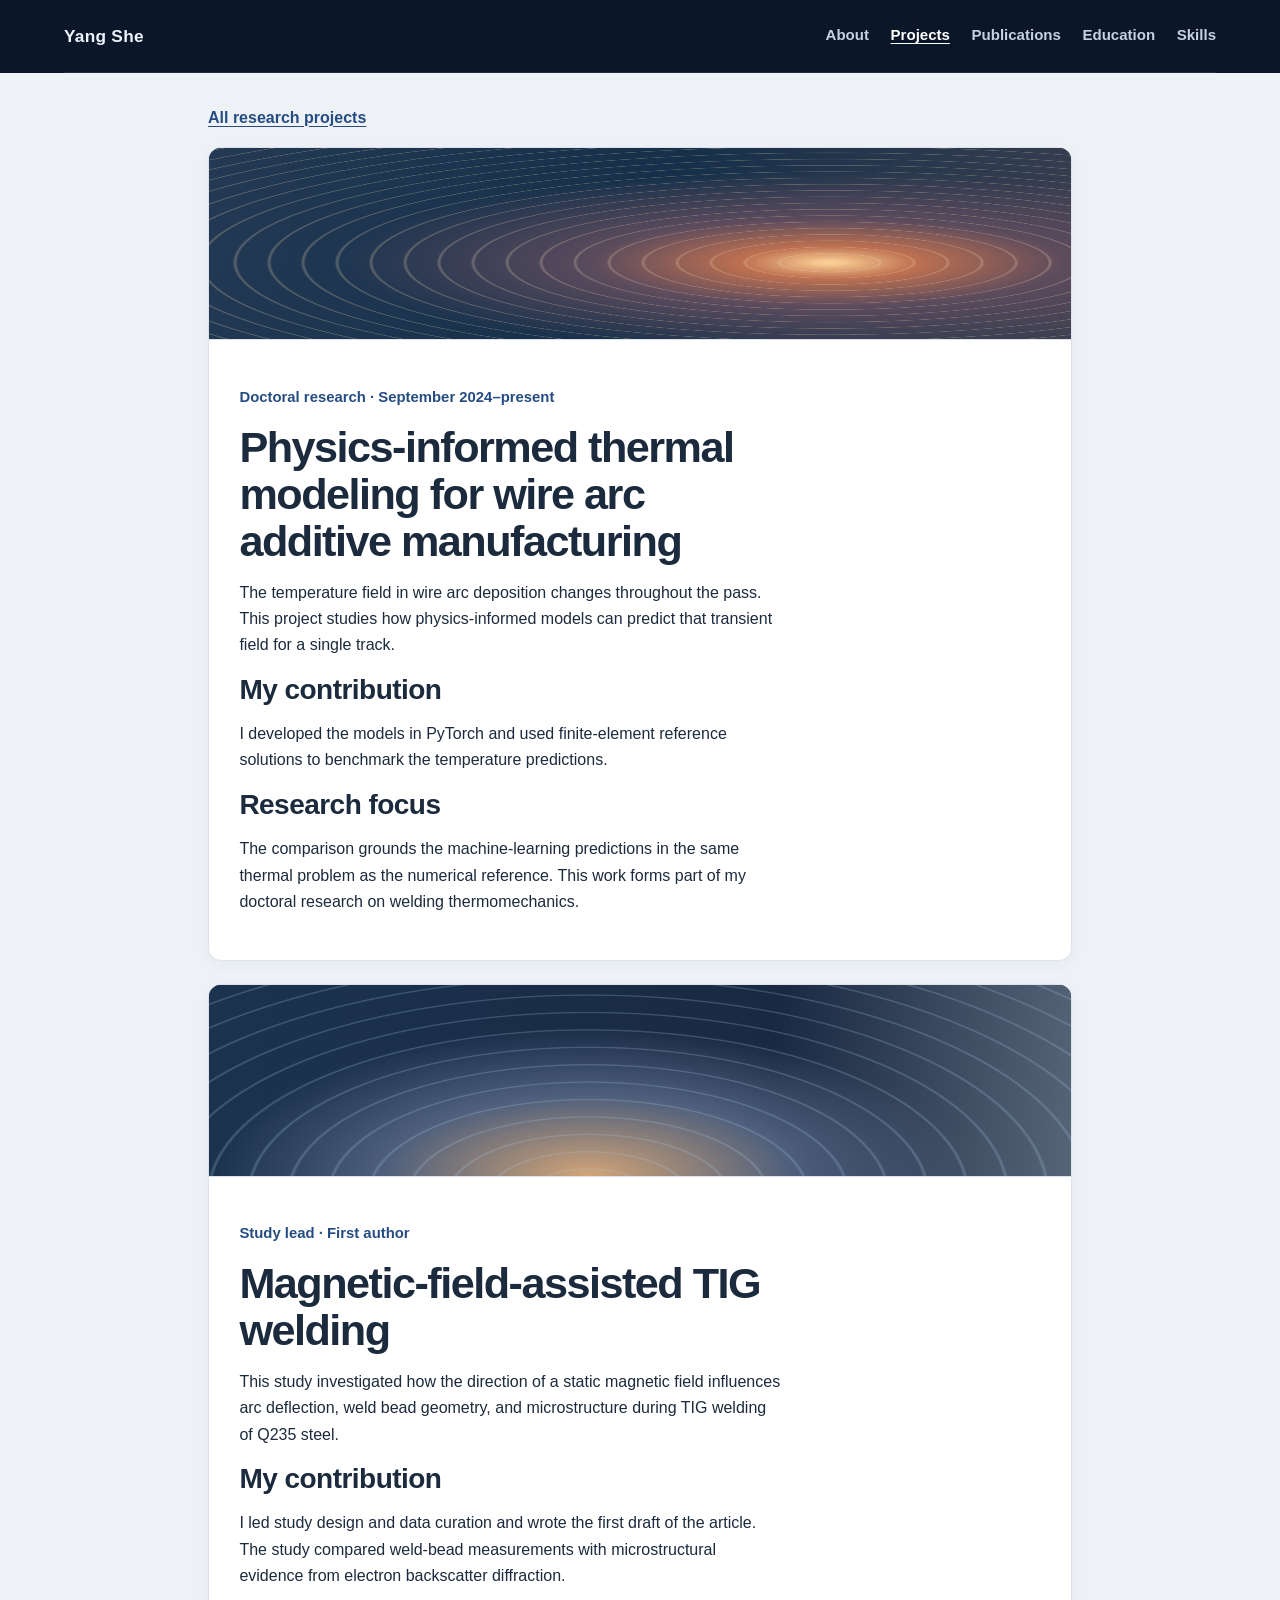
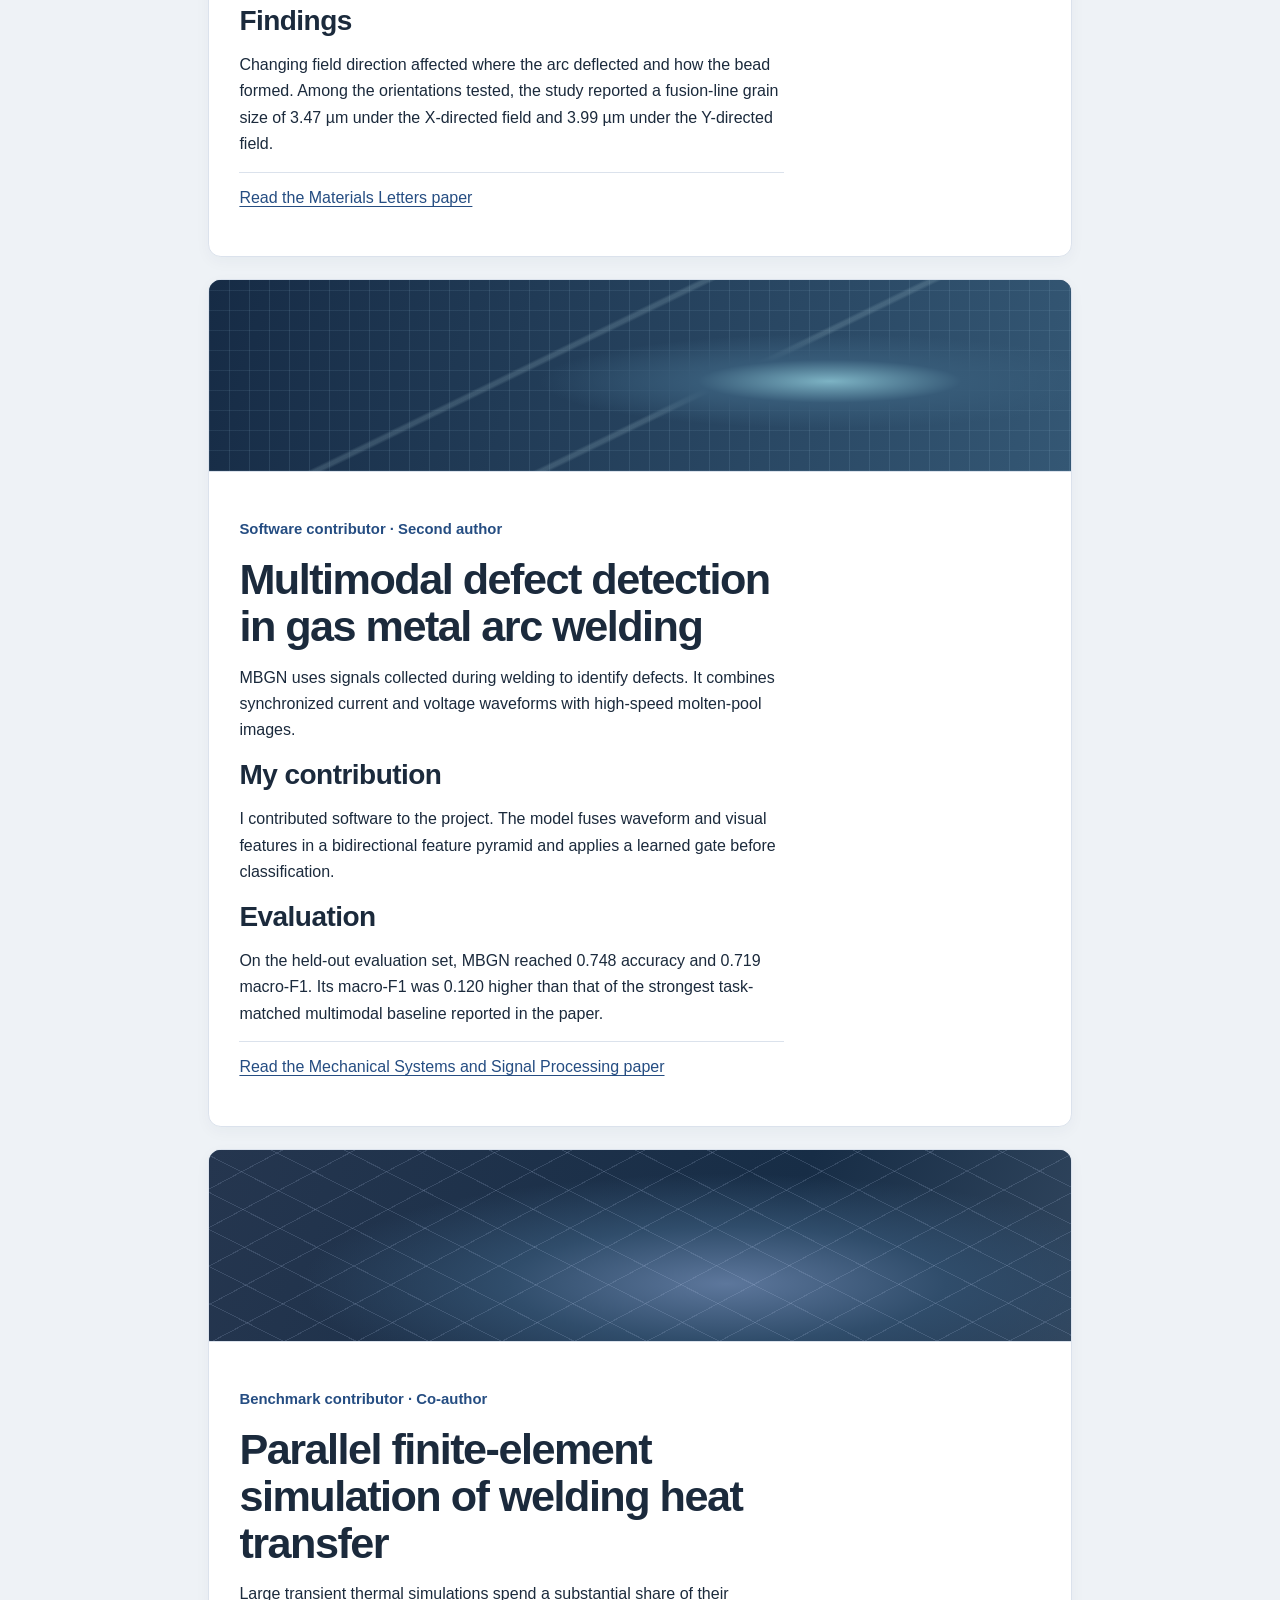
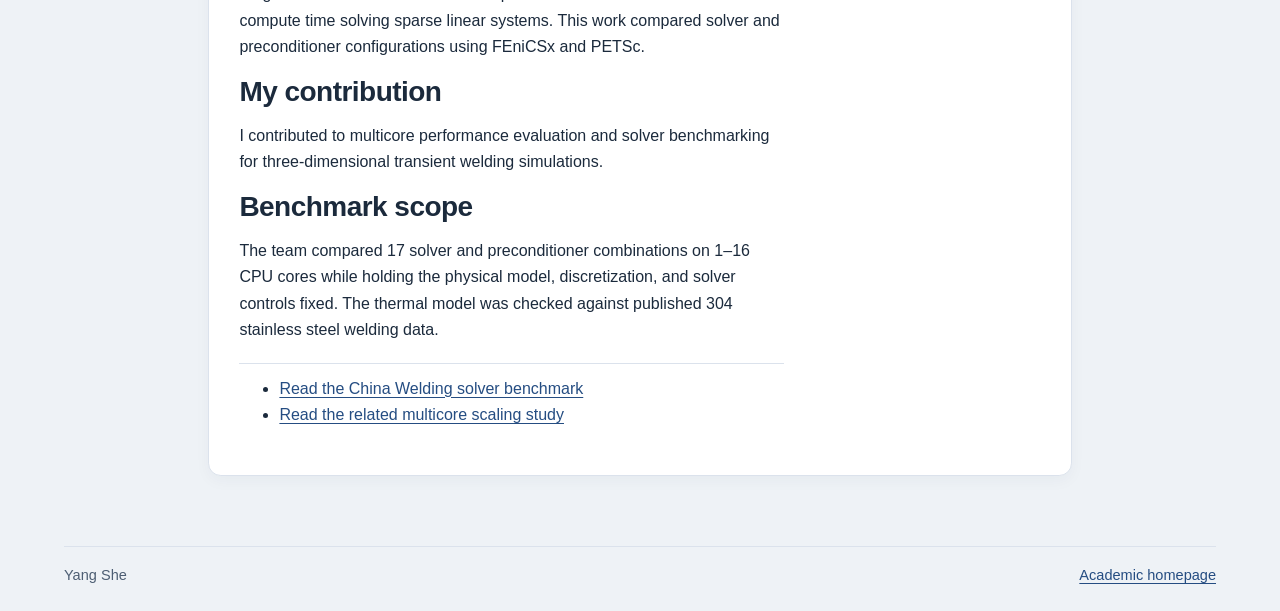
==== projects.html @ 0b82c3e9 "Publish English research blog layout" ====
<!doctype html>
<html lang="en">
<head>
  <meta charset="utf-8">
  <meta name="viewport" content="width=device-width, initial-scale=1">
  <meta name="description" content="Research project details on computational welding, scientific machine learning, and parallel finite-element simulation by Yang She.">
  <title>Research Projects | Yang She</title>
  <link rel="stylesheet" href="./style.css">
</head>
<body>
  <a class="skip-link" href="#project-content">Skip to projects</a>
  <div class="site-top">
    <header class="site-header shell">
      <a class="brand" href="./">Yang She</a>
      <nav class="site-nav" aria-label="Sections">
        <a href="./#about">About</a>
        <a href="./#projects" aria-current="page">Projects</a>
        <a href="./#publications">Publications</a>
        <a href="./#education">Education</a>
        <a href="./#skills">Skills</a>
      </nav>
    </header>
  </div>

  <main class="project-page shell" id="project-content">
    <a class="back-link" href="./#projects">All research projects</a>

    <article class="project-detail post-card" id="thermal-modeling">
      <div class="post-cover cover-thermal" aria-hidden="true"></div>
      <div class="post-body article-content">
        <p class="post-meta">Doctoral research · September 2024–present</p>
        <h1>Physics-informed thermal modeling for wire arc additive manufacturing</h1>
        <p>The temperature field in wire arc deposition changes throughout the pass. This project studies how physics-informed models can predict that transient field for a single track.</p>
        <h2>My contribution</h2>
        <p>I developed the models in PyTorch and used finite-element reference solutions to benchmark the temperature predictions.</p>
        <h2>Research focus</h2>
        <p>The comparison grounds the machine-learning predictions in the same thermal problem as the numerical reference. This work forms part of my doctoral research on welding thermomechanics.</p>
      </div>
    </article>

    <article class="project-detail post-card" id="magnetic-welding">
      <div class="post-cover cover-field" aria-hidden="true"></div>
      <div class="post-body article-content">
        <p class="post-meta">Study lead · First author</p>
        <h1>Magnetic-field-assisted TIG welding</h1>
        <p>This study investigated how the direction of a static magnetic field influences arc deflection, weld bead geometry, and microstructure during TIG welding of Q235 steel.</p>
        <h2>My contribution</h2>
        <p>I led study design and data curation and wrote the first draft of the article. The study compared weld-bead measurements with microstructural evidence from electron backscatter diffraction.</p>
        <h2>Findings</h2>
        <p>Changing field direction affected where the arc deflected and how the bead formed. Among the orientations tested, the study reported a fusion-line grain size of 3.47 µm under the X-directed field and 3.99 µm under the Y-directed field.</p>
        <p class="article-sources"><a href="https://doi.org/10.1016/j.matlet.2026.140372">Read the Materials Letters paper</a></p>
      </div>
    </article>

    <article class="project-detail post-card" id="defect-detection">
      <div class="post-cover cover-monitoring" aria-hidden="true"></div>
      <div class="post-body article-content">
        <p class="post-meta">Software contributor · Second author</p>
        <h1>Multimodal defect detection in gas metal arc welding</h1>
        <p>MBGN uses signals collected during welding to identify defects. It combines synchronized current and voltage waveforms with high-speed molten-pool images.</p>
        <h2>My contribution</h2>
        <p>I contributed software to the project. The model fuses waveform and visual features in a bidirectional feature pyramid and applies a learned gate before classification.</p>
        <h2>Evaluation</h2>
        <p>On the held-out evaluation set, MBGN reached 0.748 accuracy and 0.719 macro-F1. Its macro-F1 was 0.120 higher than that of the strongest task-matched multimodal baseline reported in the paper.</p>
        <p class="article-sources"><a href="https://doi.org/10.1016/j.ymssp.2026.114696">Read the Mechanical Systems and Signal Processing paper</a></p>
      </div>
    </article>

    <article class="project-detail post-card" id="parallel-simulation">
      <div class="post-cover cover-solver" aria-hidden="true"></div>
      <div class="post-body article-content">
        <p class="post-meta">Benchmark contributor · Co-author</p>
        <h1>Parallel finite-element simulation of welding heat transfer</h1>
        <p>Large transient thermal simulations spend a substantial share of their compute time solving sparse linear systems. This work compared solver and preconditioner configurations using FEniCSx and PETSc.</p>
        <h2>My contribution</h2>
        <p>I contributed to multicore performance evaluation and solver benchmarking for three-dimensional transient welding simulations.</p>
        <h2>Benchmark scope</h2>
        <p>The team compared 17 solver and preconditioner combinations on 1–16 CPU cores while holding the physical model, discretization, and solver controls fixed. The thermal model was checked against published 304 stainless steel welding data.</p>
        <ul class="article-sources">
          <li><a href="https://doi.org/10.1016/j.cwe.2026.100070">Read the China Welding solver benchmark</a></li>
          <li><a href="https://doi.org/10.1088/1742-6596/3277/1/012099">Read the related multicore scaling study</a></li>
        </ul>
      </div>
    </article>
  </main>

  <footer class="site-footer shell">
    <span>Yang She</span>
    <a href="./">Academic homepage</a>
  </footer>
</body>
</html>
---- style.css ----
:root {
  color-scheme: light;
  --dark: #142236;
  --dark-deep: #0b1729;
  --dark-text: #edf3fb;
  --background: #eef2f6;
  --panel: #fff;
  --line: #dbe2ec;
  --text: #1b2a3c;
  --muted: #4d5e73;
  --accent: #254d82;
  --accent-warm: #fbd8a6;
  --page-width: 72rem;
  font-family: -apple-system, BlinkMacSystemFont, 'Segoe UI', sans-serif;
  font-size: 100%;
  line-height: 1.65;
  color: var(--text);
  background: var(--background);
}

*, *::before, *::after { box-sizing: border-box; }
body { margin: 0; }
img { display: block; max-width: 100%; }
a { color: var(--accent); text-underline-offset: 0.19em; }
a:focus-visible { outline: 2px solid currentColor; outline-offset: 4px; border-radius: 0.2rem; }
.shell { width: min(var(--page-width), calc(100% - 3rem)); margin-inline: auto; }

.skip-link {
  position: fixed;
  z-index: 5;
  top: 0.85rem;
  left: 0.85rem;
  padding: 0.45rem 0.85rem;
  transform: translateY(-250%);
  border-radius: 0.4rem;
  color: var(--dark);
  background: var(--accent-warm);
}
.skip-link:focus { transform: translateY(0); }

.site-top { background: var(--dark-deep); }
.site-header {
  display: flex;
  align-items: center;
  justify-content: space-between;
  flex-wrap: wrap;
  gap: 0.45rem 1.5rem;
  min-height: 4.55rem;
  padding-block: 0.75rem;
  color: var(--dark-text);
  border-bottom: 1px solid #ffffff17;
}
.brand {
  color: inherit;
  font-size: 1.08rem;
  font-weight: 700;
  letter-spacing: 0.015em;
  text-decoration: none;
}
.site-nav { display: flex; flex-wrap: wrap; gap: 0.12rem 1.35rem; }
.site-nav a {
  padding-block: 0.28rem;
  color: #c5d2e3;
  font-size: 0.94rem;
  font-weight: 550;
  text-decoration: none;
}
.site-nav a:hover, .site-nav a[aria-current='page'] { color: #fff; text-decoration: underline; }

.banner {
  position: relative;
  isolation: isolate;
  color: var(--dark-text);
  background: radial-gradient(ellipse at 88% 41%, #2d4962 0%, transparent 45%),
    linear-gradient(115deg, #0d192c 14%, #182e47 77%, #13263d 100%);
}
.banner::before {
  position: absolute;
  z-index: -1;
  inset: 0;
  background:
    radial-gradient(ellipse at 77% 72%, #e0a06b62, transparent 15%),
    radial-gradient(ellipse at 78% 72%, #bf794152, transparent 34%),
    repeating-radial-gradient(ellipse at 79% 74%, transparent 0 21px, #b8c9e31c 23px 24px, transparent 26px 43px),
    repeating-linear-gradient(146deg, transparent 0 23px, #abc4dd19 24px, transparent 25px 53px);
  mask-image: linear-gradient(100deg, transparent 22%, #000 72%);
  content: '';
  pointer-events: none;
}
.banner-inner {
  position: relative;
  padding-block: clamp(4.3rem, 7.6vw, 7.6rem) clamp(6.3rem, 10vw, 9.3rem);
}
.eyebrow {
  margin: 0 0 0.9rem;
  color: var(--accent-warm);
  font-size: 0.87rem;
  font-weight: 660;
  letter-spacing: 0.07em;
}
.banner h1 {
  max-width: 18ch;
  margin: 0;
  font-size: clamp(2.7rem, 7.6vw, 6.2rem);
  font-weight: 695;
  line-height: 0.99;
  letter-spacing: -0.055em;
  text-wrap: balance;
}
.banner-description {
  max-width: 38rem;
  margin: 1rem 0 0;
  color: #d5e1ef;
  font-size: clamp(1.02rem, 2.2vw, 1.25rem);
  line-height: 1.5;
}

.content-layout {
  position: relative;
  display: grid;
  grid-template-columns: minmax(0, 2.47fr) minmax(13rem, 1fr);
  align-items: start;
  gap: clamp(1rem, 2.6vw, 2rem);
  margin-top: -3.65rem;
}
.feed, .sidebar { min-width: 0; }
.feed > .post-card + .section { margin-top: 1.65rem; }
.project-feed, .publication-list, .detail-list { margin: 0; padding: 0; list-style: none; }
.project-feed { display: grid; gap: 1.15rem; }
.section { margin-bottom: 2.2rem; scroll-margin-top: 1.25rem; }
.section-title { margin: 0 0 0.82rem; font-size: clamp(1.42rem, 3.3vw, 2rem); line-height: 1.25; }
.post-card, .profile-card, .sidebar-section {
  overflow: hidden;
  border: 1px solid var(--line);
  border-radius: 0.8rem;
  background: var(--panel);
  box-shadow: 0 0.3rem 0.9rem #2135510a;
}
.post-body { padding: clamp(1.15rem, 3vw, 1.9rem); }
.post-card h2, .post-card h3 {
  margin: 0;
  font-size: clamp(1.25rem, 3.6vw, 1.75rem);
  font-weight: 680;
  line-height: 1.2;
  letter-spacing: -0.019em;
  text-wrap: pretty;
}
.post-card h2 a, .post-card h3 a { color: var(--text); text-decoration-color: #9aabc1; }
.post-card h2 a:hover, .post-card h3 a:hover { color: var(--accent); }
.post-meta {
  margin: 0 0 0.48rem;
  color: var(--accent);
  font-size: 0.93rem;
  font-weight: 650;
}
.details { margin: 0.55rem 0 0; color: var(--muted); }
.read-link {
  display: inline-block;
  margin-top: 0.8rem;
  color: var(--accent);
  font-size: 0.93rem;
  font-weight: 700;
}
.read-link:hover, .back-link:hover { color: #102b4f; }

.post-cover {
  min-height: clamp(7.5rem, 15vw, 12rem);
  border-bottom: 1px solid var(--line);
  background-color: #18324d;
}
.cover-thermal {
  background-image: repeating-radial-gradient(ellipse at 72% 60%, transparent 0 14px, #f0d9b13d 16px 17px, transparent 19px 34px),
    radial-gradient(ellipse at 72% 60%, #ffd598 0%, #bd7050 10%, #5b4b5d 27%, transparent 56%),
    linear-gradient(110deg, #233954, #16304a 51%, #3a3f50);
}
.cover-field {
  background-image: repeating-radial-gradient(ellipse at 44% 110%, transparent 0 17px, #a9c8e03d 19px 20px, transparent 22px 40px),
    radial-gradient(ellipse at 44% 100%, #d2a477, #4d5f7c 30%, transparent 55%),
    linear-gradient(95deg, #1b334f, #192942 65%, #566477);
}
.cover-monitoring {
  background-image: radial-gradient(ellipse at 72% 53%, #7db3c4 0%, #375b78 15%, transparent 33%),
    linear-gradient(154deg, transparent 39%, #a8c8d233 39.5% 40%, transparent 40.5% 57%, #a8c8d232 57.5% 58%, transparent 58.5%),
    repeating-linear-gradient(90deg, #91b9d224 0 1px, transparent 1px 20px),
    repeating-linear-gradient(0deg, #91b9d21c 0 1px, transparent 1px 20px),
    linear-gradient(105deg, #162b45, #345774);
}
.cover-solver {
  background-image: repeating-linear-gradient(27deg, #b1c3e42b 0 1px, transparent 1px 33px),
    repeating-linear-gradient(152deg, #b1c3e42b 0 1px, transparent 1px 34px),
    radial-gradient(ellipse at 60% 70%, #5d779c 0%, #304d6b 30%, transparent 58%),
    linear-gradient(110deg, #25364f, #172d46 65%, #31465e);
}

.profile-card { display: grid; align-content: start; }
.portrait { width: 100%; height: auto; aspect-ratio: 344 / 250; object-fit: cover; object-position: center 36%; }
.profile-body { min-width: 0; padding: 1.15rem; }
.profile-body h2, .sidebar-section h2 { margin: 0; font-size: 1.25rem; line-height: 1.25; }
.profile-body .details, .sidebar-section li { font-size: 0.94rem; }
.profile-links {
  display: flex;
  flex-wrap: wrap;
  gap: 0.22rem 0.8rem;
  margin-top: 0.75rem;
}
.profile-links a { font-size: 0.92rem; font-weight: 650; }
.sidebar-section { margin-top: 1rem; padding: 1.1rem 1.15rem; }
.sidebar-section ul { margin: 0.7rem 0 0; padding-inline-start: 1.15rem; color: var(--muted); }

.publication-list, .detail-list { border-top: 1px solid var(--line); }
.publication {
  display: grid;
  grid-template-columns: 3.5rem minmax(0, 1fr);
  gap: 0.2rem 0.9rem;
  padding: 0.95rem 0.25rem;
  border-bottom: 1px solid var(--line);
  scroll-margin-top: 1.25rem;
}
.publication:target { background: #e3ebf6; }
.publication-year { margin: 0; color: var(--accent); font-weight: 680; }
.publication-copy { min-width: 0; }
.publication h3, .detail-list h3 { margin: 0; font-size: 1.03rem; line-height: 1.4; }
.publication .details, .detail-list .details { margin-top: 0.2rem; font-size: 0.94rem; }
.detail-list > li { padding: 0.77rem 0; border-bottom: 1px solid var(--line); }

.project-page { max-width: 54rem; padding-block: 2rem 3rem; }
.project-detail { margin-bottom: 1.4rem; scroll-margin-top: 1.5rem; }
.project-detail h1 { margin: 0; font-size: clamp(1.85rem, 4vw, 2.7rem); line-height: 1.09; letter-spacing: -0.035em; }
.project-page:has(.project-detail:target) .project-detail:not(:target) { display: none; }
.back-link { display: inline-block; margin-bottom: 1rem; font-weight: 650; }
.article-content { max-width: 68ch; }
.article-content p { margin-block: 0.9rem; }
.article-sources { margin-top: 1.2rem; padding-top: 0.75rem; border-top: 1px solid var(--line); }

.site-footer {
  display: flex;
  justify-content: space-between;
  flex-wrap: wrap;
  gap: 0.55rem 1rem;
  padding-block: 1rem 1.5rem;
  border-top: 1px solid var(--line);
  color: var(--muted);
  font-size: 0.91rem;
}
.site-footer p { margin: 0; }

@media (max-width: 47rem) {
  .shell { width: min(var(--page-width), calc(100% - 2rem)); }
  .site-header { min-height: 3.9rem; }
  .site-nav { column-gap: 0.9rem; }
  .site-nav a { font-size: 0.88rem; }
  .banner-inner { padding-block: 3.5rem 5.9rem; }
  .content-layout { grid-template-columns: minmax(0, 1fr); gap: 1rem; margin-top: -2.75rem; }
  .sidebar { order: -1; }
  .profile-card { grid-template-columns: minmax(5.1rem, 0.29fr) minmax(0, 1fr); align-items: center; }
  .portrait { align-self: stretch; width: 100%; height: 100%; min-height: 5.5rem; aspect-ratio: auto; }
  .profile-body { padding: 0.8rem 0.92rem; }
  .sidebar-section { margin-top: 0.7rem; padding: 0.75rem 0.92rem; }
  .sidebar-section ul { display: flex; flex-wrap: wrap; gap: 0.2rem 1.2rem; margin-top: 0.3rem; }
}

@media (max-width: 25rem) {
  .site-header { gap: 0.3rem 1rem; }
  .site-nav { flex: 1 0 100%; justify-content: space-between; gap: 0.1rem 0.55rem; }
  .banner-inner { padding-block: 2.6rem 4.85rem; }
  .banner h1 { font-size: clamp(2.35rem, 11vw, 3.2rem); }
  .publication { grid-template-columns: minmax(0, 1fr); }
  .post-body { padding: 1.1rem; }
}
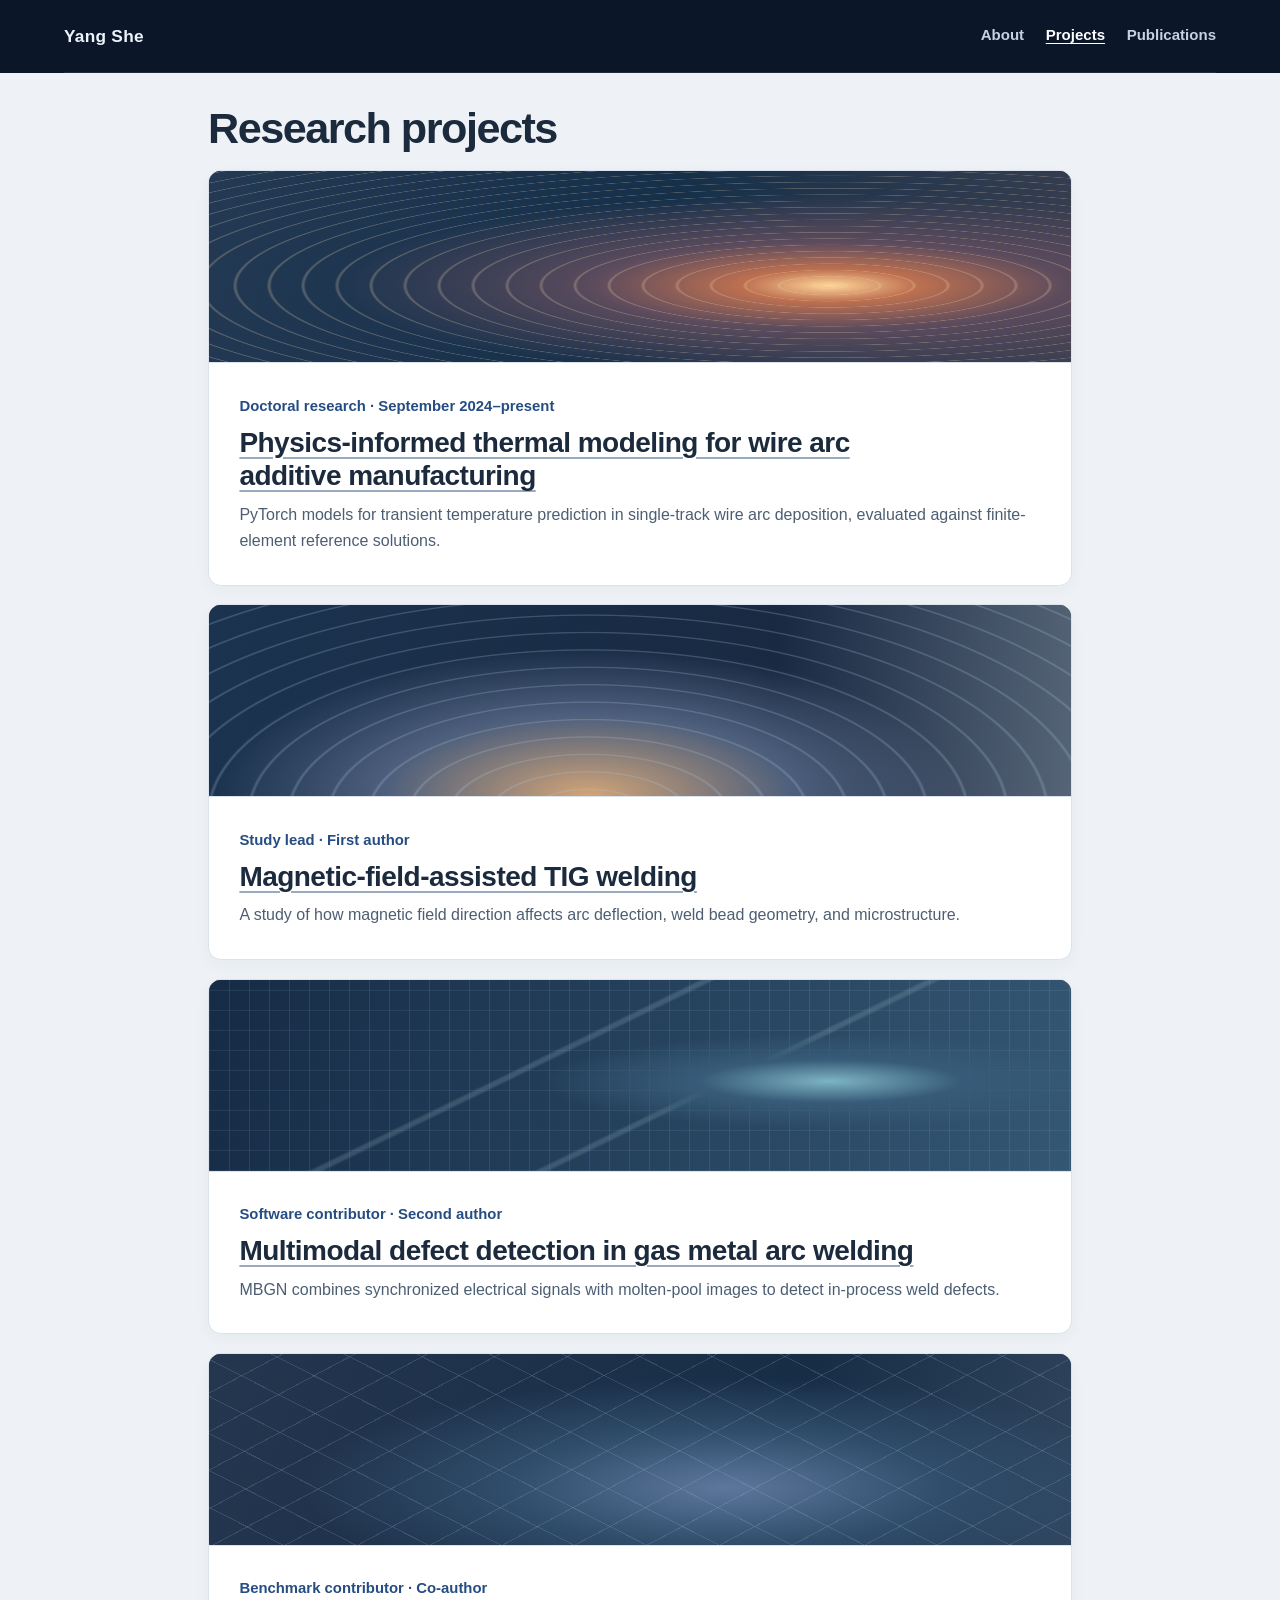
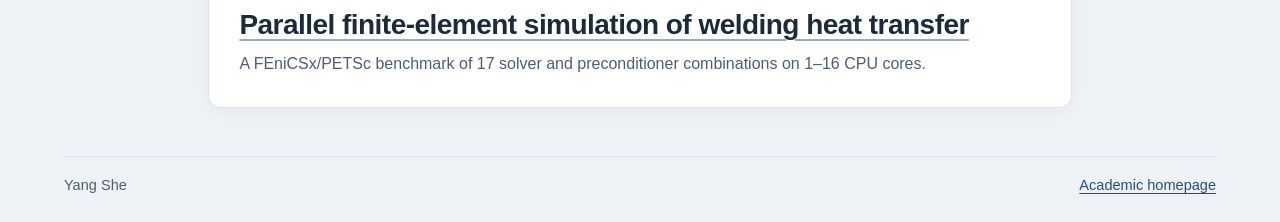
==== commit 91899230: "Split academic site into independent pages" ====
--- a/projects.html
+++ b/projects.html
@@ -5,7 +5,7 @@
   <meta name="viewport" content="width=device-width, initial-scale=1">
   <meta name="description" content="Research project details on computational welding, scientific machine learning, and parallel finite-element simulation by Yang She.">
   <title>Research Projects | Yang She</title>
-  <link rel="stylesheet" href="./style.css">
+  <link rel="stylesheet" href="./style.css?v=3dfb4e0665cb">
 </head>
 <body>
   <a class="skip-link" href="#project-content">Skip to projects</a>
@@ -13,17 +13,60 @@
     <header class="site-header shell">
       <a class="brand" href="./">Yang She</a>
       <nav class="site-nav" aria-label="Sections">
-        <a href="./#about">About</a>
-        <a href="./#projects" aria-current="page">Projects</a>
-        <a href="./#publications">Publications</a>
-        <a href="./#education">Education</a>
-        <a href="./#skills">Skills</a>
+        <a href="./about.html">About</a>
+        <a href="./projects.html" aria-current="page">Projects</a>
+        <a href="./publications.html">Publications</a>
       </nav>
     </header>
   </div>
 
   <main class="project-page shell" id="project-content">
-    <a class="back-link" href="./#projects">All research projects</a>
+    <section class="project-index" aria-labelledby="projects-heading">
+      <h1 class="page-title" id="projects-heading">Research projects</h1>
+      <ul class="project-feed" role="list">
+        <li>
+          <article class="post-card">
+            <div class="post-cover cover-thermal" aria-hidden="true"></div>
+            <div class="post-body">
+              <p class="post-meta">Doctoral research · September 2024–present</p>
+              <h2><a href="#thermal-modeling">Physics-informed thermal modeling for wire arc additive manufacturing</a></h2>
+              <p class="details">PyTorch models for transient temperature prediction in single-track wire arc deposition, evaluated against finite-element reference solutions.</p>
+            </div>
+          </article>
+        </li>
+        <li>
+          <article class="post-card">
+            <div class="post-cover cover-field" aria-hidden="true"></div>
+            <div class="post-body">
+              <p class="post-meta">Study lead · First author</p>
+              <h2><a href="#magnetic-welding">Magnetic-field-assisted TIG welding</a></h2>
+              <p class="details">A study of how magnetic field direction affects arc deflection, weld bead geometry, and microstructure.</p>
+            </div>
+          </article>
+        </li>
+        <li>
+          <article class="post-card">
+            <div class="post-cover cover-monitoring" aria-hidden="true"></div>
+            <div class="post-body">
+              <p class="post-meta">Software contributor · Second author</p>
+              <h2><a href="#defect-detection">Multimodal defect detection in gas metal arc welding</a></h2>
+              <p class="details">MBGN combines synchronized electrical signals with molten-pool images to detect in-process weld defects.</p>
+            </div>
+          </article>
+        </li>
+        <li>
+          <article class="post-card">
+            <div class="post-cover cover-solver" aria-hidden="true"></div>
+            <div class="post-body">
+              <p class="post-meta">Benchmark contributor · Co-author</p>
+              <h2><a href="#parallel-simulation">Parallel finite-element simulation of welding heat transfer</a></h2>
+              <p class="details">A FEniCSx/PETSc benchmark of 17 solver and preconditioner combinations on 1–16 CPU cores.</p>
+            </div>
+          </article>
+        </li>
+      </ul>
+    </section>
+    <a class="back-link project-back" href="./projects.html">All research projects</a>
 
     <article class="project-detail post-card" id="thermal-modeling">
       <div class="post-cover cover-thermal" aria-hidden="true"></div>
--- a/style.css
+++ b/style.css
@@ -123,8 +123,18 @@
   gap: clamp(1rem, 2.6vw, 2rem);
   margin-top: -3.65rem;
 }
+.content-layout.subpage-layout { margin-top: 2rem; }
 .feed, .sidebar { min-width: 0; }
 .feed > .post-card + .section { margin-top: 1.65rem; }
+.section-heading {
+  display: flex;
+  justify-content: space-between;
+  align-items: baseline;
+  flex-wrap: wrap;
+  gap: 0.35rem 1rem;
+  margin-bottom: 0.82rem;
+}
+.section-heading .section-title, .section-heading .read-link { margin: 0; }
 .project-feed, .publication-list, .detail-list { margin: 0; padding: 0; list-style: none; }
 .project-feed { display: grid; gap: 1.15rem; }
 .section { margin-bottom: 2.2rem; scroll-margin-top: 1.25rem; }
@@ -219,15 +229,18 @@
 .publication:target { background: #e3ebf6; }
 .publication-year { margin: 0; color: var(--accent); font-weight: 680; }
 .publication-copy { min-width: 0; }
-.publication h3, .detail-list h3 { margin: 0; font-size: 1.03rem; line-height: 1.4; }
+.post-card .publication h2, .detail-list h3 { margin: 0; font-size: 1.03rem; line-height: 1.4; letter-spacing: normal; }
 .publication .details, .detail-list .details { margin-top: 0.2rem; font-size: 0.94rem; }
 .detail-list > li { padding: 0.77rem 0; border-bottom: 1px solid var(--line); }
 
 .project-page { max-width: 54rem; padding-block: 2rem 3rem; }
-.project-detail { margin-bottom: 1.4rem; scroll-margin-top: 1.5rem; }
-.project-detail h1 { margin: 0; font-size: clamp(1.85rem, 4vw, 2.7rem); line-height: 1.09; letter-spacing: -0.035em; }
-.project-page:has(.project-detail:target) .project-detail:not(:target) { display: none; }
-.back-link { display: inline-block; margin-bottom: 1rem; font-weight: 650; }
+.page-title, .post-body h1 { margin: 0; font-size: clamp(1.85rem, 4vw, 2.7rem); line-height: 1.09; letter-spacing: -0.035em; }
+.page-title, .post-body h1.section-title { margin-bottom: 1.15rem; }
+.project-detail, .project-back { display: none; }
+.project-detail:target { display: block; scroll-margin-top: 4.75rem; }
+.project-page:has(.project-detail:target) .project-index { display: none; }
+.project-page:has(.project-detail:target) .project-back { display: inline-block; }
+.back-link { margin-bottom: 1rem; font-weight: 650; }
 .article-content { max-width: 68ch; }
 .article-content p { margin-block: 0.9rem; }
 .article-sources { margin-top: 1.2rem; padding-top: 0.75rem; border-top: 1px solid var(--line); }
@@ -252,6 +265,7 @@
   .banner-inner { padding-block: 3.5rem 5.9rem; }
   .content-layout { grid-template-columns: minmax(0, 1fr); gap: 1rem; margin-top: -2.75rem; }
   .sidebar { order: -1; }
+  .subpage-layout .sidebar { order: 0; }
   .profile-card { grid-template-columns: minmax(5.1rem, 0.29fr) minmax(0, 1fr); align-items: center; }
   .portrait { align-self: stretch; width: 100%; height: 100%; min-height: 5.5rem; aspect-ratio: auto; }
   .profile-body { padding: 0.8rem 0.92rem; }
